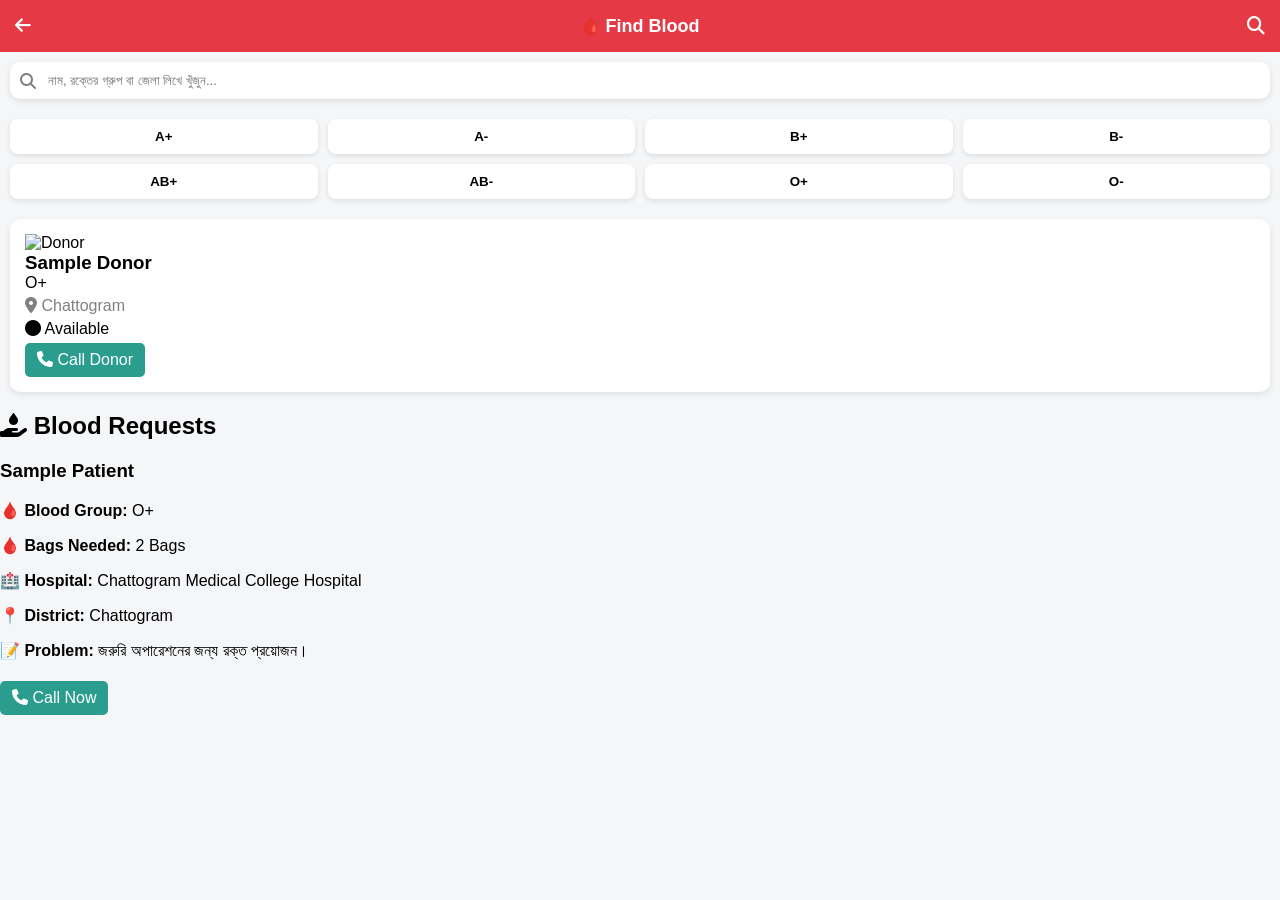
==== pages/donor.html @ 4ed3ea78 "Update donor.html" ====
<!DOCTYPE html>
<html lang="bn">

<head>
    <meta charset="UTF-8">
    <meta name="viewport" content="width=device-width, initial-scale=1.0">

    <title>Find Blood | LFBN-BD 2026</title>

    <!-- Font Awesome -->
    <link rel="stylesheet" href="https://cdnjs.cloudflare.com/ajax/libs/font-awesome/6.5.2/css/all.min.css">

    <!-- CSS (optional external file) -->
    <link rel="stylesheet" href="../css/style.css">

    <style>
        body{
            margin:0;
            font-family: Arial, sans-serif;
            background:#f5f6f8;
        }

        /* HEADER */
        .find-blood-header{
            display:flex;
            justify-content:space-between;
            align-items:center;
            padding:15px;
            background:#e63946;
            color:white;
            font-size:18px;
            font-weight:bold;
        }

        .find-blood-header i{
            cursor:pointer;
        }

        /* SEARCH BOX */
        .search-section{
            padding:10px;
        }

        .search-box{
            display:flex;
            align-items:center;
            background:white;
            padding:10px;
            border-radius:10px;
            box-shadow:0 2px 6px rgba(0,0,0,0.1);
        }

        .search-box i{
            margin-right:10px;
            color:gray;
        }

        .search-box input{
            border:none;
            outline:none;
            width:100%;
        }

        /* BLOOD GROUP */
        .blood-group-filter{
            display:grid;
            grid-template-columns:repeat(4,1fr);
            gap:10px;
            padding:10px;
        }

        .blood-group-filter button{
            padding:10px;
            border:none;
            border-radius:8px;
            background:white;
            box-shadow:0 2px 5px rgba(0,0,0,0.1);
            font-weight:bold;
            cursor:pointer;
        }

        /* PLACEHOLDER LIST */
        .donor-card{
            background:white;
            margin:10px;
            padding:15px;
            border-radius:10px;
            box-shadow:0 2px 6px rgba(0,0,0,0.1);
        }

        .donor-card h3{
            margin:0;
        }

        .donor-card p{
            margin:5px 0;
            color:gray;
        }

        .call-btn{
            display:inline-block;
            padding:8px 12px;
            background:#2a9d8f;
            color:white;
            border-radius:5px;
            text-decoration:none;
            margin-top:5px;
        }

    </style>

</head>

<body>

<!-- HEADER -->
<div class="find-blood-header">

    <div>
        <i class="fa-solid fa-arrow-left"></i>
    </div>

    <div>🩸 Find Blood</div>

    <div>
        <i class="fa-solid fa-magnifying-glass"></i>
    </div>

</div>

<!-- SEARCH -->
<div class="search-section">
    <div class="search-box">
        <i class="fa-solid fa-magnifying-glass"></i>
        <input
    type="text"
    id="searchInput"
    placeholder="নাম, রক্তের গ্রুপ বা জেলা লিখে খুঁজুন...">
    </div>
</div>

<!-- BLOOD GROUP FILTER -->
<div class="blood-group-filter">

    <button>A+</button>
    <button>A-</button>
    <button>B+</button>
    <button>B-</button>

    <button>AB+</button>
    <button>AB-</button>

    <button>O+</button>
    <button>O-</button>

</div>

<!-- ===== DONOR CARD ===== -->
<div class="donor-card">

    <div class="donor-top">

        <img src="../images/user.png" class="donor-photo" alt="Donor">

        <div class="donor-info">
            <h3>Sample Donor</h3>
            <span class="blood-badge">O+</span>
            <p><i class="fa-solid fa-location-dot"></i> Chattogram</p>
            <span class="status available">
                <i class="fa-solid fa-circle"></i> Available
            </span>
        </div>

    </div>

    <a href="tel:01700000000" class="call-btn">
        <i class="fa-solid fa-phone"></i>
        Call Donor
    </a>

</div>

    <!-- ===== BLOOD REQUEST SECTION ===== -->

<h2 class="section-title">
    <i class="fa-solid fa-hand-holding-droplet"></i>
    Blood Requests
</h2>

<div class="request-card">

    <h3>Sample Patient</h3>

    <p><strong>🩸 Blood Group:</strong> O+</p>

    <p><strong>🩸 Bags Needed:</strong> 2 Bags</p>

    <p><strong>🏥 Hospital:</strong> Chattogram Medical College Hospital</p>

    <p><strong>📍 District:</strong> Chattogram</p>

    <p><strong>📝 Problem:</strong> জরুরি অপারেশনের জন্য রক্ত প্রয়োজন।</p>

    <a href="tel:01700000000" class="call-btn">
        <i class="fa-solid fa-phone"></i> Call Now
    </a>

</div>

</body>

</html>
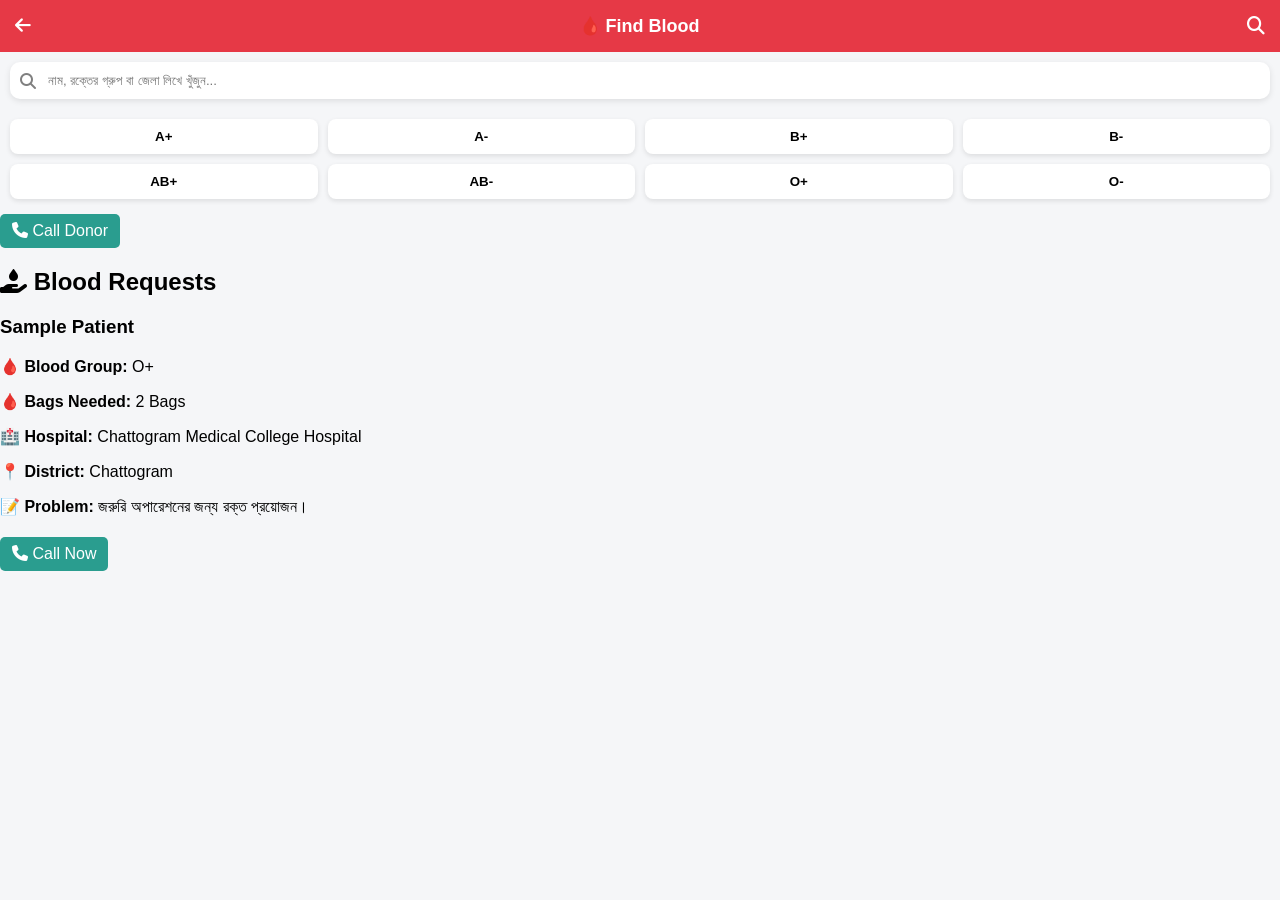
==== commit 75aaa38f: "Update donor.html" ====
--- a/pages/donor.html
+++ b/pages/donor.html
@@ -155,21 +155,8 @@
 
 </div>
 
-<!-- ===== DONOR CARD ===== -->
-<div class="donor-card">
-
-    <div class="donor-top">
-
-        <img src="../images/user.png" class="donor-photo" alt="Donor">
-
-        <div class="donor-info">
-            <h3>Sample Donor</h3>
-            <span class="blood-badge">O+</span>
-            <p><i class="fa-solid fa-location-dot"></i> Chattogram</p>
-            <span class="status available">
-                <i class="fa-solid fa-circle"></i> Available
-            </span>
-        </div>
+<!-- ===== DONOR LIST ===== -->
+<div id="donorList"></div>
 
     </div>
 
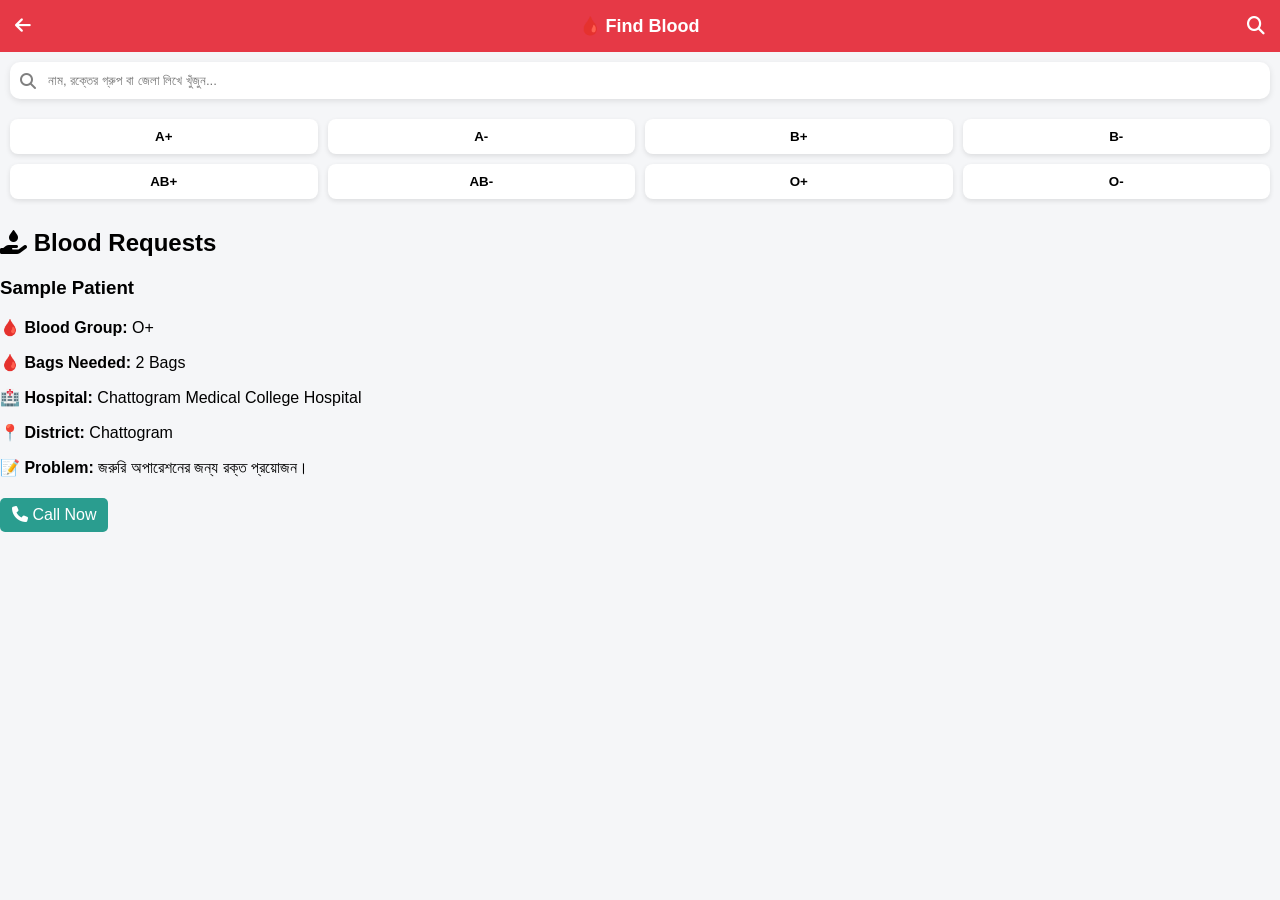
==== commit aec46f03: "Update donor.html" ====
--- a/pages/donor.html
+++ b/pages/donor.html
@@ -157,16 +157,6 @@
 
 <!-- ===== DONOR LIST ===== -->
 <div id="donorList"></div>
-
-    </div>
-
-    <a href="tel:01700000000" class="call-btn">
-        <i class="fa-solid fa-phone"></i>
-        Call Donor
-    </a>
-
-</div>
-
     <!-- ===== BLOOD REQUEST SECTION ===== -->
 
 <h2 class="section-title">
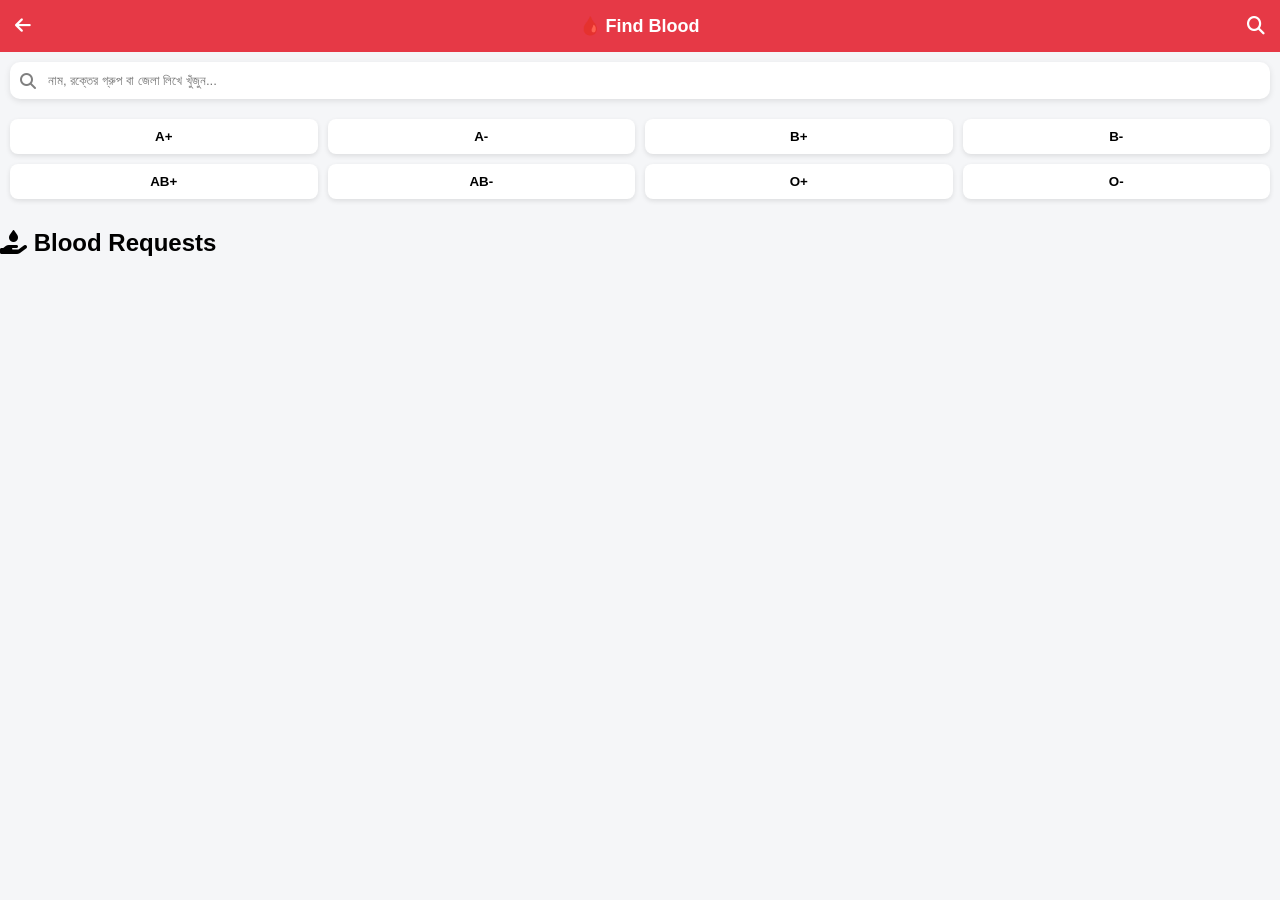
==== commit 8872477d: "Update donor.html" ====
--- a/pages/donor.html
+++ b/pages/donor.html
@@ -142,16 +142,17 @@
 <!-- BLOOD GROUP FILTER -->
 <div class="blood-group-filter">
 
-    <button>A+</button>
-    <button>A-</button>
-    <button>B+</button>
-    <button>B-</button>
+    <button class="blood-filter" data-blood="A+">A+</button>
+    <button class="blood-filter" data-blood="A-">A-</button>
 
-    <button>AB+</button>
-    <button>AB-</button>
+    <button class="blood-filter" data-blood="B+">B+</button>
+    <button class="blood-filter" data-blood="B-">B-</button>
 
-    <button>O+</button>
-    <button>O-</button>
+    <button class="blood-filter" data-blood="AB+">AB+</button>
+    <button class="blood-filter" data-blood="AB-">AB-</button>
+
+    <button class="blood-filter" data-blood="O+">O+</button>
+    <button class="blood-filter" data-blood="O-">O-</button>
 
 </div>
 
@@ -164,26 +165,8 @@
     Blood Requests
 </h2>
 
-<div class="request-card">
-
-    <h3>Sample Patient</h3>
-
-    <p><strong>🩸 Blood Group:</strong> O+</p>
-
-    <p><strong>🩸 Bags Needed:</strong> 2 Bags</p>
-
-    <p><strong>🏥 Hospital:</strong> Chattogram Medical College Hospital</p>
-
-    <p><strong>📍 District:</strong> Chattogram</p>
-
-    <p><strong>📝 Problem:</strong> জরুরি অপারেশনের জন্য রক্ত প্রয়োজন।</p>
-
-    <a href="tel:01700000000" class="call-btn">
-        <i class="fa-solid fa-phone"></i> Call Now
-    </a>
-
-</div>
-
+<div id="requestList"></div>
+    
 </body>
 
 </html>
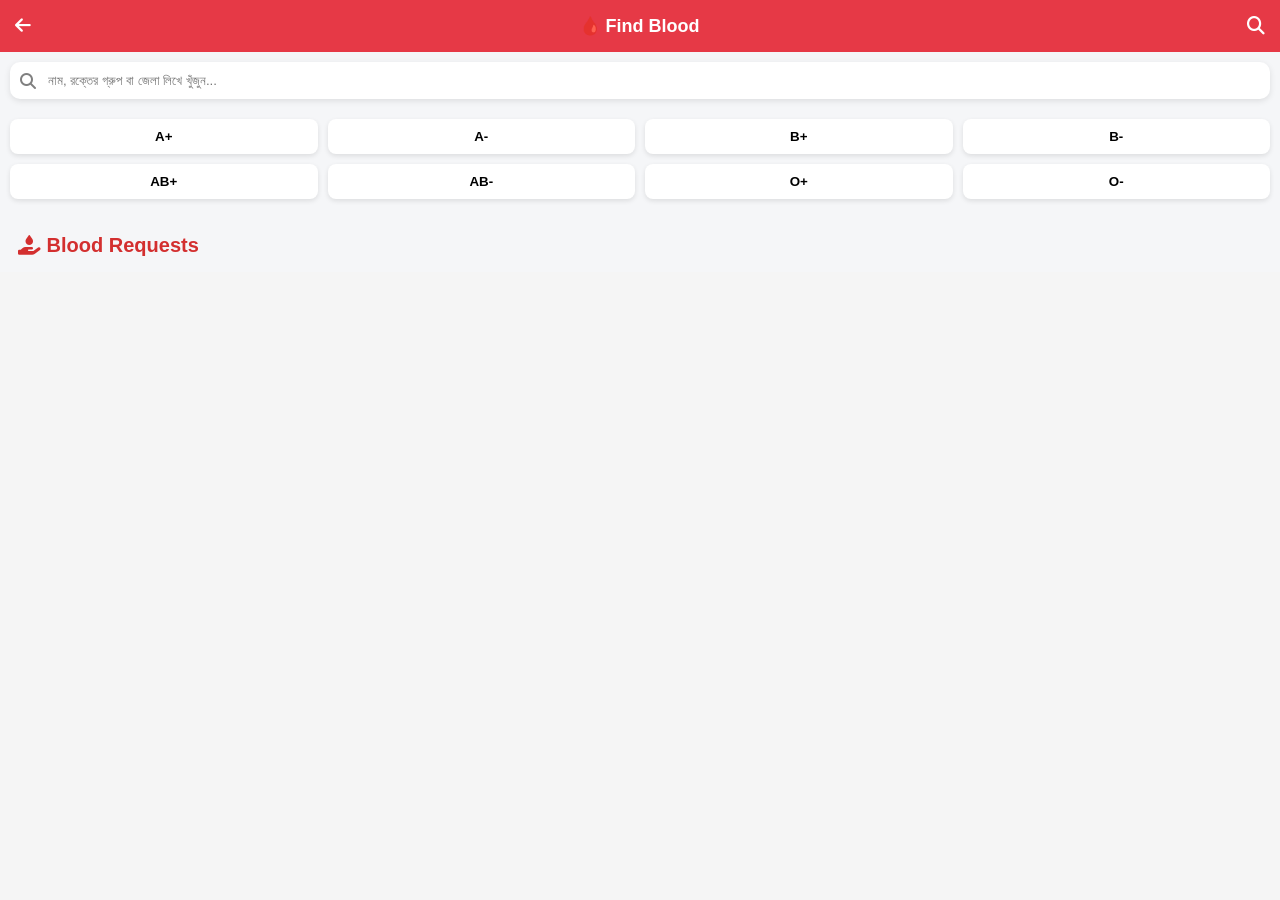
==== commit 5841815f: "Update donor.html" ====
--- a/pages/donor.html
+++ b/pages/donor.html
@@ -11,7 +11,7 @@
     <link rel="stylesheet" href="https://cdnjs.cloudflare.com/ajax/libs/font-awesome/6.5.2/css/all.min.css">
 
     <!-- CSS (optional external file) -->
-    <link rel="stylesheet" href="../css/style.css">
+    <link rel="stylesheet" href="../style.css">
 
     <style>
         body{
@@ -167,6 +167,8 @@
 
 <div id="requestList"></div>
     
+    <script src="../js/script.js"></script>
+    
 </body>
 
 </html>
--- a/style.css
+++ b/style.css
@@ -0,0 +1,679 @@
+body{
+    margin:0;
+    padding:0;
+    font-family:Arial,sans-serif;
+    background:#f5f5f5;
+}
+
+/* ===== PREMIUM HEADER ===== */
+
+.header{
+    position:sticky;
+    top:0;
+    z-index:1000;
+    height:60px;
+    background:#c62828;
+    color:#fff;
+    display:flex;
+    justify-content:space-between;
+    align-items:center;
+    padding:0 16px;
+    box-shadow:0 4px 15px rgba(0,0,0,.15);
+}
+
+.menu-btn,
+.notification-btn{
+    width:40px;
+    height:40px;
+    display:flex;
+    justify-content:center;
+    align-items:center;
+    font-size:22px;
+    color:#fff;
+    cursor:pointer;
+}
+
+.header-title{
+    display:flex;
+    align-items:center;
+    gap:10px;
+    font-size:20px;
+    font-weight:700;
+    letter-spacing:.5px;
+}
+
+.header-title i{
+    font-size:24px;
+    color:#ffd54f;
+}
+
+.header-title span{
+    color:#fff;
+}
+
+.menu{
+    display:flex;
+    flex-direction:column;
+    gap:12px;
+    padding:15px;
+    padding-bottom:120px;
+}
+
+/* CARD DESIGN */
+.card{
+    display:flex;
+    align-items:center;
+    justify-content:space-between;
+    background:#fff;
+    border-radius:16px;
+    padding:14px 16px;
+    box-shadow:0 4px 15px rgba(0,0,0,0.08);
+    border:1px solid #f1f1f1;
+    transition:0.2s;
+}
+
+/* LEFT SIDE ICON + NUMBER + TEXT */
+.card-left{
+    display:flex;
+    align-items:center;
+    gap:12px;
+}
+
+.card-icon{
+    width:48px;
+    height:48px;
+    border-radius:50%;
+    background:linear-gradient(135deg,#d32f2f,#b71c1c);
+    display:flex;
+    align-items:center;
+    justify-content:center;
+    color:#ffffff;
+    font-size:20px;
+    box-shadow:0 6px 16px rgba(211,47,47,.35);
+}
+
+.card-number{
+    width:28px;
+    height:28px;
+    border-radius:50%;
+    background:#c62828;
+    color:#fff;
+    display:flex;
+    align-items:center;
+    justify-content:center;
+    font-size:13px;
+    font-weight:bold;
+}
+
+.card-title{
+    font-size:15px;
+    font-weight:700;
+    color:#2d2d2d;
+    line-height:1.4;
+}
+
+/* RIGHT ARROW */
+.card-arrow{
+    color:#c62828;
+    font-size:20px;
+    font-weight:bold;
+    transition:0.3s;
+}
+
+.card:hover .card-arrow{
+    transform:translateX(6px);
+}
+
+/* HOVER EFFECT */
+.card:hover{
+    transform:scale(1.02);
+    box-shadow:0 8px 20px rgba(0,0,0,0.12);
+}
+
+.card:hover{
+transform:scale(1.05);
+box-shadow:0 6px 20px rgba(0,0,0,.20);
+}
+
+
+.navbar{
+    position:fixed;
+    bottom:0;
+    left:0;
+    width:100%;
+    height:70px;
+    background:#ffffff;
+    display:flex;
+    justify-content:space-around;
+    align-items:center;
+    border-top:1px solid #eeeeee;
+    box-shadow:0 -6px 20px rgba(0,0,0,.10);
+    border-radius:20px 20px 0 0;
+    z-index:999;
+}
+
+.nav-item{
+    display:flex;
+    flex-direction:column;
+    align-items:center;
+    justify-content:center;
+    gap:4px;
+    text-decoration:none;
+    color:#777;
+    font-size:12px;
+    font-weight:600;
+    transition:all .3s ease;
+}
+
+.nav-item i{
+    font-size:22px;
+}
+
+.nav-item.active{
+    color:#c62828;
+}
+
+.container{
+    max-width:400px;
+    margin:20px auto;
+    padding:20px;
+    background:#ffffff;
+    border-radius:20px;
+    box-shadow:0 4px 12px rgba(0,0,0,0.15);
+}
+
+.container h2{
+    text-align:center;
+    color:#c62828;
+    margin-bottom:20px;
+}
+
+.input-box{
+    margin-bottom:15px;
+}
+
+.input-box label{
+    display:block;
+    font-weight:bold;
+    margin-bottom:6px;
+    color:#333;
+}
+
+.input-box input,
+.input-box select{
+    width:100%;
+    padding:12px;
+    border:1px solid #ddd;
+    border-radius:12px;
+    font-size:16px;
+    box-sizing:border-box;
+}
+.submit-btn{
+    width:100%;
+    padding:15px;
+    background:#c62828;
+    color:#fff;
+    border:none;
+    border-radius:12px;
+    font-size:18px;
+    font-weight:bold;
+    cursor:pointer;
+    margin-top:20px;
+}
+
+.submit-btn:hover{
+    background:#b71c1c;
+}
+
+.bottom-nav{
+    position:fixed;
+    bottom:0;
+    left:0;
+    width:100%;
+    height:65px;
+    background:#ffffff;
+    display:flex;
+    justify-content:space-around;
+    align-items:center;
+    box-shadow:0 -2px 10px rgba(0,0,0,.15);
+}
+
+.bottom-nav a{
+    text-decoration:none;
+    color:#333;
+    font-size:14px;
+    font-weight:bold;
+    text-align:center;
+}
+
+body{
+    padding-bottom:80px;
+}
+
+.hero-banner{
+    width:100%;
+    padding:0 12px;
+    margin:12px 0 18px;
+    box-sizing:border-box;
+}
+
+.hero-banner img{
+    width:100%;
+    height:220px;
+    object-fit:cover;
+    display:block;
+    border-radius:20px;
+    box-shadow:0 8px 20px rgba(0,0,0,.18);
+    border:2px solid #ffffff;
+    }
+
+/* ===== PREMIUM FOOTER ===== */
+
+.footer{
+    margin-top:35px;
+    padding:30px 20px 95px;
+    background:#fff;
+    border-radius:28px 28px 0 0;
+    box-shadow:0 -8px 25px rgba(0,0,0,.08);
+    border-top:2px solid #f3f3f3;
+    text-align:center;
+}
+
+.footer-logo{
+    font-size:24px;
+    font-weight:800;
+    color:#c62828;
+    letter-spacing:1px;
+    margin-bottom:18px;
+}
+
+.footer-version{
+    display:inline-flex;
+    align-items:center;
+    gap:8px;
+    background:#ffe8e8;
+    color:#c62828;
+    padding:8px 18px;
+    border-radius:30px;
+    font-size:13px;
+    font-weight:700;
+    margin-bottom:28px;
+}
+
+.footer-version i{
+    font-size:14px;
+}
+
+.footer-developer{
+    margin-bottom:28px;
+}
+
+.developer-title{
+    display:flex;
+    justify-content:center;
+    align-items:center;
+    gap:8px;
+    color:#777;
+    font-size:12px;
+    font-weight:700;
+    letter-spacing:2px;
+    margin-bottom:10px;
+}
+
+.developer-title i{
+    color:#c62828;
+    font-size:15px;
+}
+
+.developer-name{
+    font-size:28px;
+    font-weight:700;
+    font-style:italic;
+    letter-spacing:3px;
+    color:#b71c1c;
+    text-transform:uppercase;
+    text-shadow:1px 1px 2px rgba(0,0,0,.08);
+}
+
+.footer-links{
+    display:flex;
+    justify-content:center;
+    gap:12px;
+    flex-wrap:wrap;
+    margin-bottom:25px;
+}
+
+.footer-links a{
+    text-decoration:none;
+    display:flex;
+    align-items:center;
+    gap:8px;
+    background:#c62828;
+    color:#fff;
+    padding:10px 16px;
+    border-radius:12px;
+    font-size:13px;
+    font-weight:700;
+    box-shadow:0 4px 12px rgba(198,40,40,.25);
+    transition:.25s;
+}
+
+.footer-links a:hover{
+    transform:translateY(-2px);
+}
+
+.footer-copy{
+    border-top:1px solid #ececec;
+    padding-top:15px;
+    color:#888;
+    font-size:12px;
+    letter-spacing:.5px;
+}
+
+/* ===== CLEAN SIDE MENU (FIXED) ===== */
+
+.side-menu{
+    position: fixed;
+    top: 0;
+    left: 0;
+    width: 260px;
+    height: 100vh;
+    background: #fff;
+    box-shadow: 2px 0 20px rgba(0,0,0,.2);
+    padding: 20px;
+    overflow-y: auto;
+    z-index: 2000;
+
+    transform: translateX(-100%);
+    transition: transform .3s ease;
+}
+
+.side-menu.active{
+    transform: translateX(0);
+}
+
+.side-menu a{
+    display:flex;
+    align-items:center;
+    gap:10px;
+    text-decoration:none;
+    color:#c62828;
+    padding:12px 0;
+    font-weight:600;
+    border-bottom:1px solid #f2f2f2;
+}
+
+.side-menu a i{
+    width:22px;
+}
+
+/* Overlay (background dark layer) */
+.overlay{
+    position:fixed;
+    top:0;
+    left:0;
+    width:100%;
+    height:100%;
+    background:rgba(0,0,0,.4);
+    display:none;
+    z-index:1500;
+}
+
+/* Active state */
+.side-menu.active{
+    left:0;
+}
+
+.overlay.active{
+    display:block;
+}
+
+html,
+body{
+    overflow-x:hidden;
+}
+
+*{
+    box-sizing:border-box;
+}
+html,
+body {
+    margin: 0 !important;
+    padding: 0 !important;
+    overflow-x: hidden !important;
+    background: #f5f5f5;
+}
+
+.header {
+    margin: 0 !important;
+}
+
+.hero-banner {
+    margin: 0 !important;
+}
+
+.hero-banner img {
+    display: block;
+    margin: 0 !important;
+}
+
+.navbar {
+    margin: 0 !important;
+}
+
+.side-menu {
+    left: -260px !important;
+}
+
+.side-menu.active {
+    left: 0 !important;
+}
+
+.overlay {
+    display: none;
+}
+
+.overlay.active {
+    display: block;
+}
+
+/* ===== MENU HEADER ===== */
+
+.menu-header{
+    background:linear-gradient(135deg,#c62828,#e53935);
+    color:#fff;
+    text-align:center;
+    padding:22px 15px;
+    margin:-20px -20px 20px -20px;
+    box-shadow:0 3px 12px rgba(0,0,0,.15);
+}
+
+.menu-logo{
+    width:60px;
+    height:60px;
+    margin:0 auto 10px;
+    border-radius:50%;
+    background:rgba(255,255,255,.15);
+    display:flex;
+    align-items:center;
+    justify-content:center;
+    font-size:28px;
+}
+
+.menu-title{
+    font-size:22px;
+    font-weight:700;
+    letter-spacing:1px;
+}
+
+.menu-subtitle{
+    font-size:13px;
+    opacity:.9;
+    margin-top:4px;
+    }
+
+/* ===== MENU ITEMS ===== */
+
+.side-menu a{
+    display:flex;
+    align-items:center;
+    justify-content:space-between;
+    text-decoration:none;
+    color:#333;
+    font-size:16px;
+    font-weight:600;
+    padding:14px 18px;
+    border-radius:12px;
+    margin:6px 10px;
+    transition:.25s ease;
+}
+
+.side-menu a:hover,
+.side-menu a.active{
+    background:#ffebee;
+    color:#c62828;
+}
+
+/* ===== PREMIUM MENU ICON ===== */
+
+.side-menu a span{
+    display:flex;
+    align-items:center;
+    gap:14px;
+}
+
+.side-menu a span i{
+    width:22px;
+    color:#c62828;
+    font-size:18px;
+    text-align:center;
+    transition:.3s ease;
+}
+
+.side-menu a:hover span i{
+    color:#e53935;
+    transform:scale(1.08);
+}
+
+.side-menu a .fa-chevron-right{
+    font-size:12px;
+    color:#9e9e9e;
+}
+
+/* ===== DONOR CARD ===== */
+
+.donor-card{
+    background:#fff;
+    border-radius:18px;
+    padding:18px;
+    margin:18px;
+    box-shadow:0 8px 20px rgba(0,0,0,.08);
+}
+
+.donor-top{
+    display:flex;
+    align-items:center;
+    gap:15px;
+}
+
+.donor-photo{
+    width:70px;
+    height:70px;
+    border-radius:50%;
+    object-fit:cover;
+    border:3px solid #e53935;
+}
+
+.donor-info h3{
+    margin:0;
+    font-size:20px;
+    font-weight:700;
+}
+
+.blood-badge{
+    display:inline-block;
+    background:#e53935;
+    color:#fff;
+    padding:4px 12px;
+    border-radius:20px;
+    font-size:14px;
+    font-weight:600;
+    margin:8px 0;
+}
+
+.donor-info p{
+    margin:5px 0;
+    color:#666;
+}
+
+.status.available{
+    display:inline-block;
+    color:#1b8f3b;
+    font-weight:600;
+    margin-top:5px;
+}
+
+.call-btn{
+    display:block;
+    margin-top:18px;
+    text-align:center;
+    background:#e53935;
+    color:#fff;
+    text-decoration:none;
+    padding:12px;
+    border-radius:12px;
+    font-weight:700;
+    }
+
+/* ===== DONOR CARD PREMIUM ===== */
+
+.donor-card{
+    transition:0.3s ease;
+}
+
+.donor-card:hover{
+    transform:translateY(-4px);
+    box-shadow:0 15px 35px rgba(0,0,0,.15);
+}
+
+.donor-photo{
+    background:#fff;
+    box-shadow:0 4px 15px rgba(229,57,53,.25);
+}
+
+.call-btn:hover{
+    background:#c62828;
+}
+
+.call-btn i{
+    margin-right:8px;
+}
+
+/* ===== BLOOD REQUEST ===== */
+
+.section-title{
+    margin:25px 18px 15px;
+    font-size:20px;
+    font-weight:700;
+    color:#d32f2f;
+}
+
+.request-card{
+    background:#fff;
+    margin:18px;
+    padding:18px;
+    border-radius:18px;
+    box-shadow:0 8px 20px rgba(0,0,0,.08);
+    border-left:5px solid #e53935;
+}
+
+.request-card h3{
+    margin:0 0 10px;
+    color:#222;
+}
+
+.request-card p{
+    margin:8px 0;
+    color:#555;
+    line-height:1.6;
+}
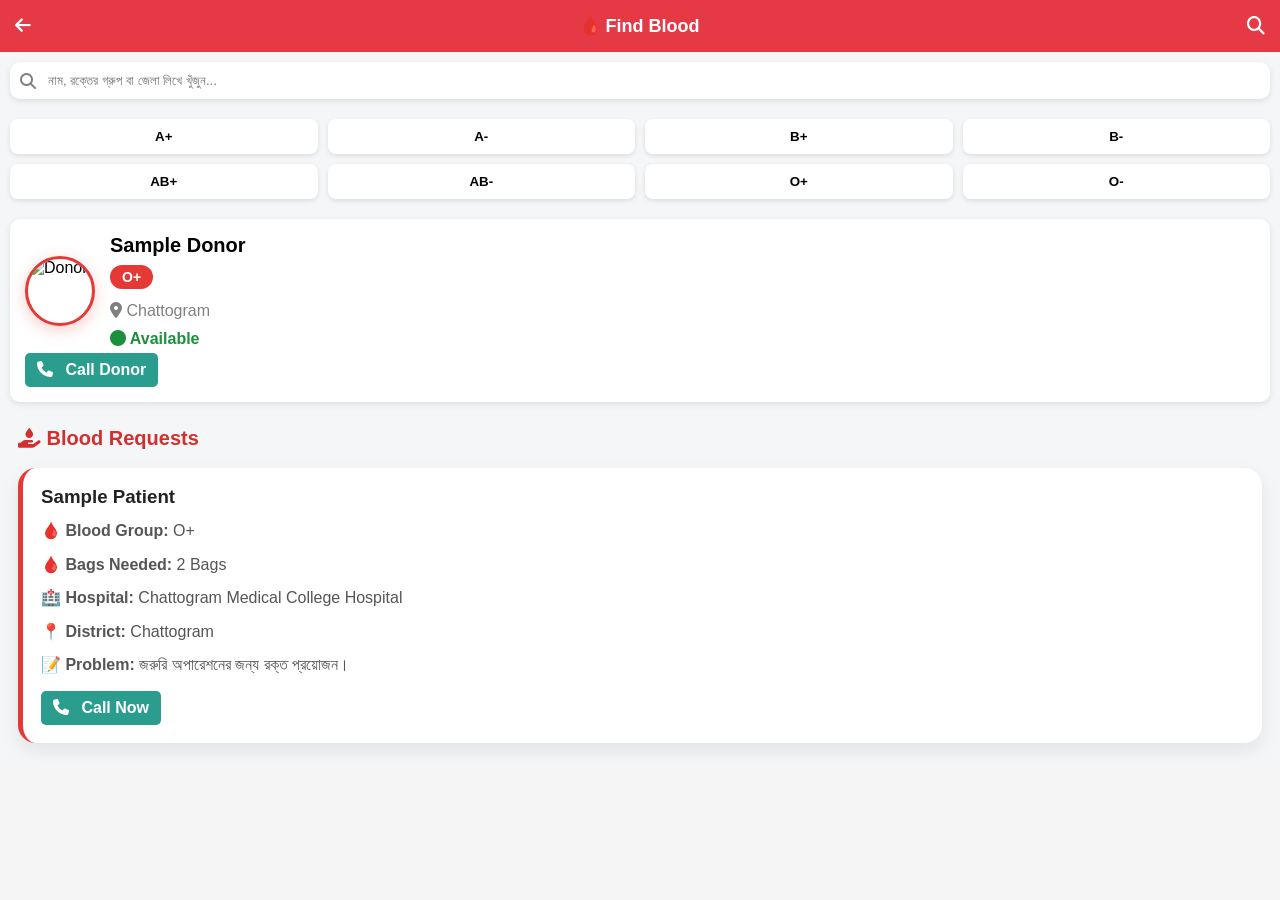
==== commit a53b803c: "Update donor.html" ====
--- a/pages/donor.html
+++ b/pages/donor.html
@@ -167,7 +167,7 @@
 
 <div id="requestList"></div>
     
-    <script src="../js/script.js"></script>
+    <script src="../script.js"></script>
     
 </body>
 
